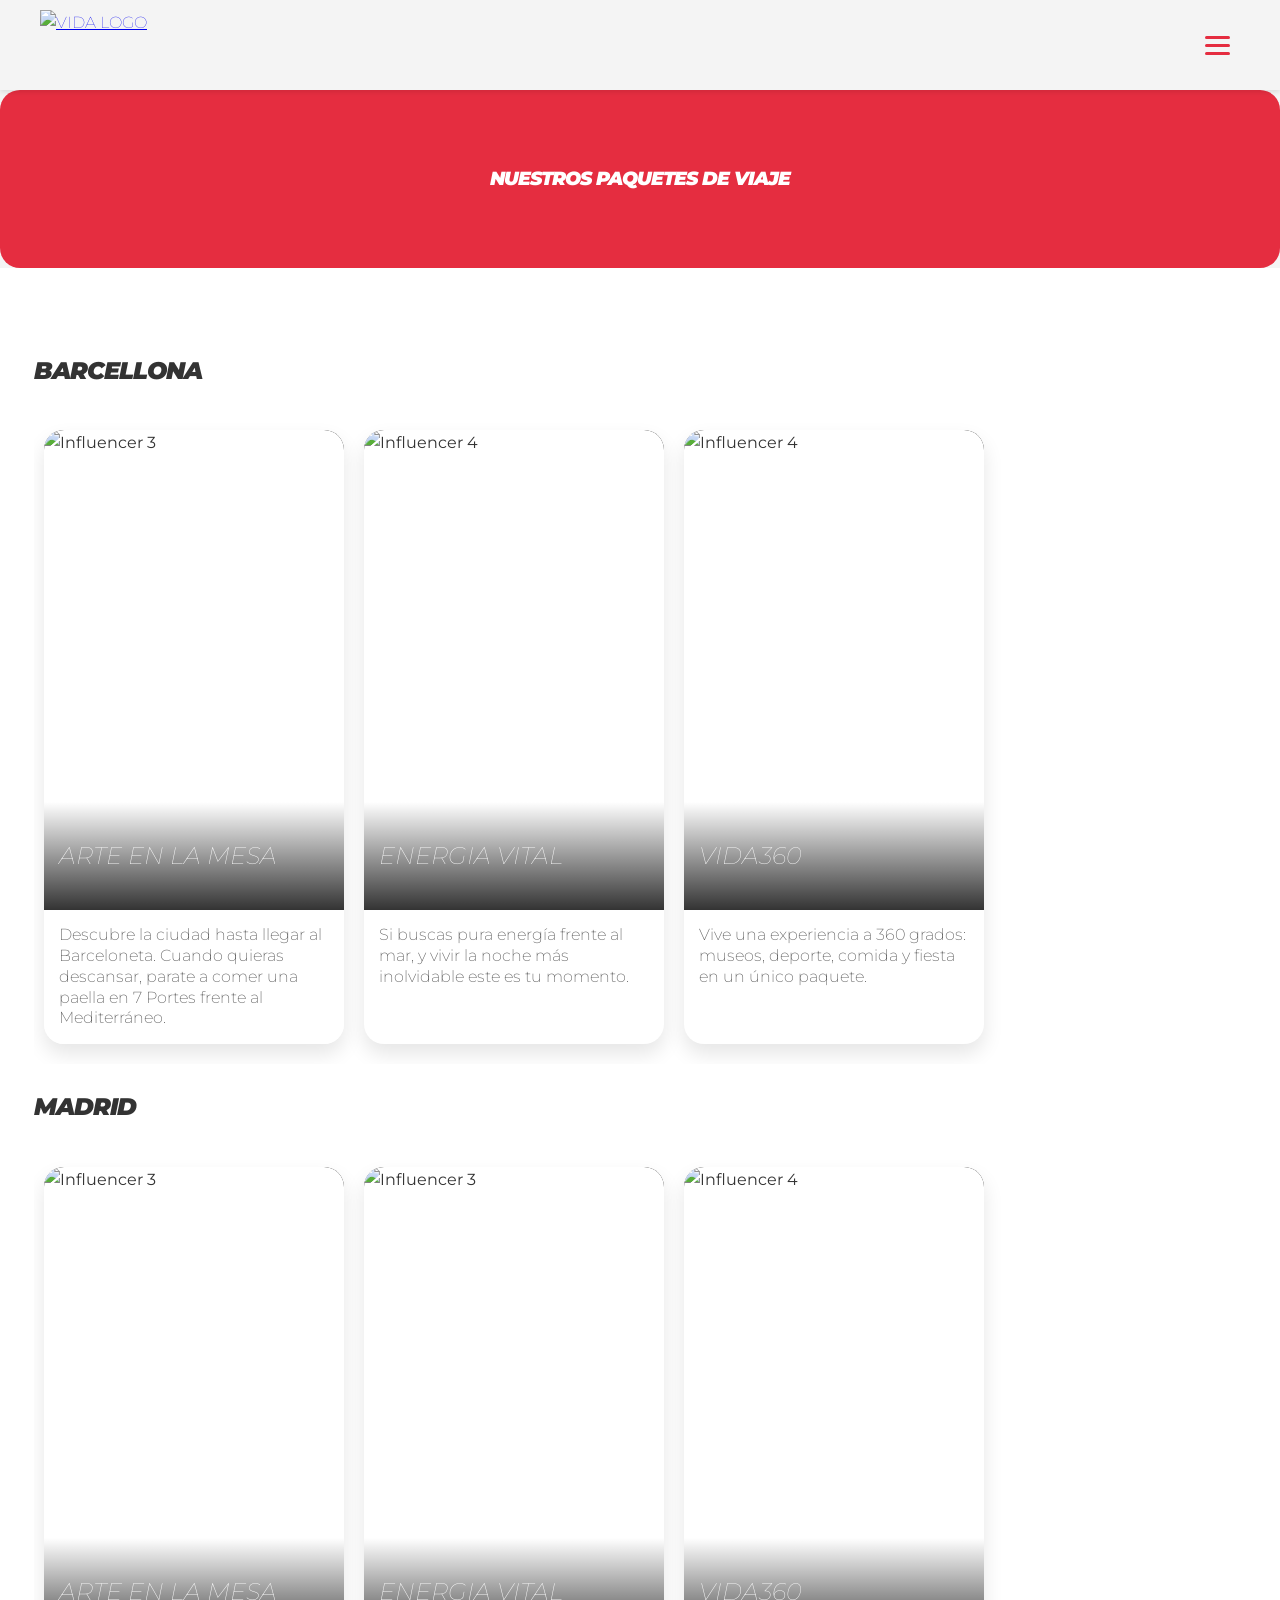
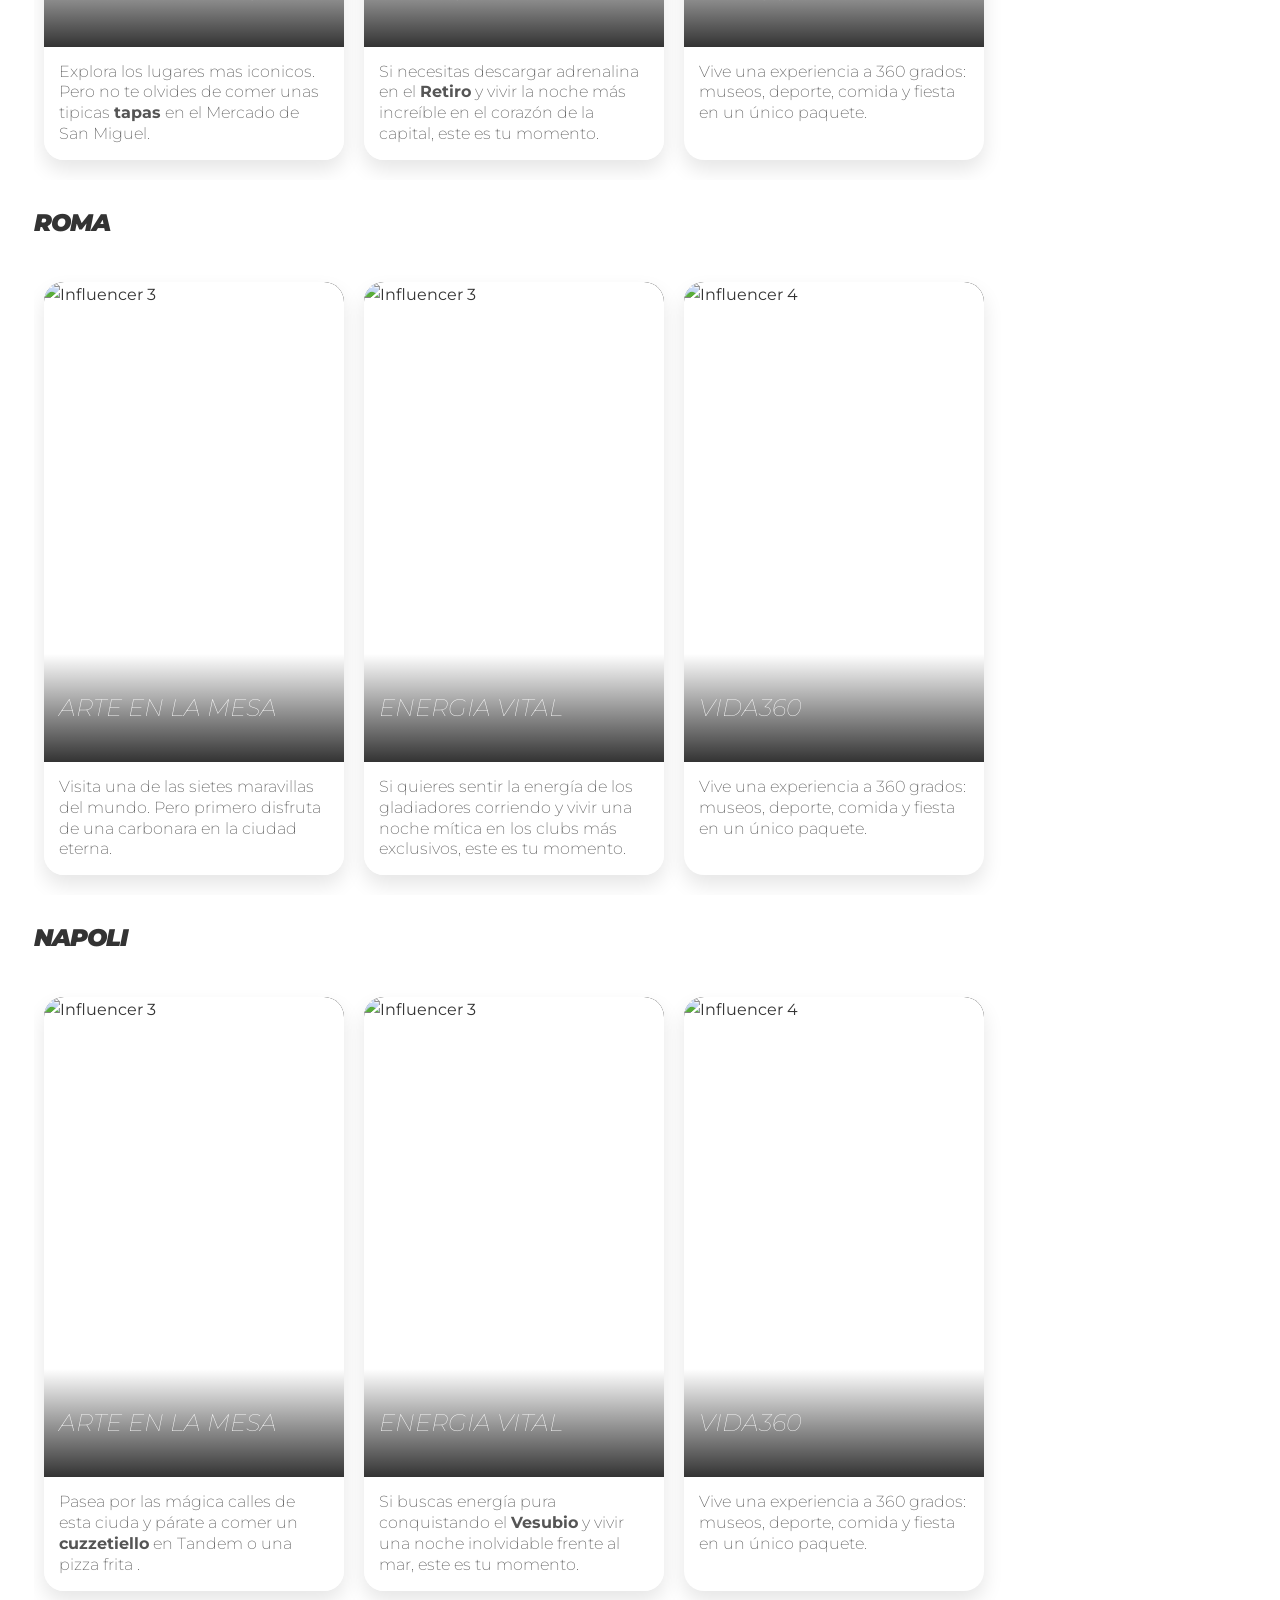
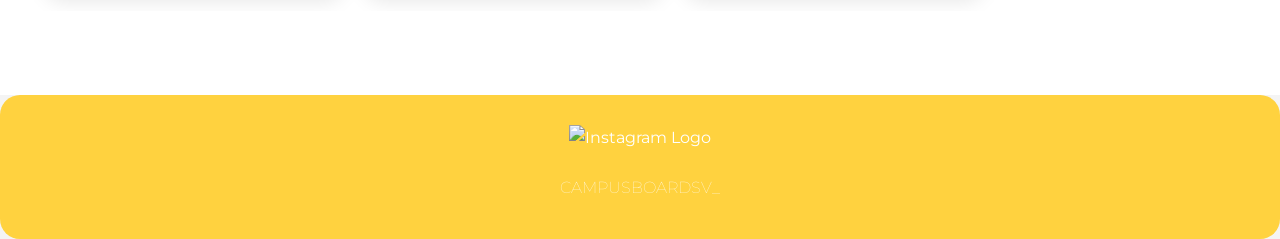
==== faq.html @ c5e49185 "Add files via upload" ====
<!DOCTYPE html>
<html lang="it">
<head>
    <meta charset="UTF-8">
    <meta name="viewport" content="width=device-width, initial-scale=1.0">
    <title>Campus Board Rush - Home</title>
    <link rel="stylesheet" href="style.css">
</head>
<body>
<div class="Page_header">
    <header class="HeaderComponent">
        <div class="headerComponent_container">
            <a href="index.html" class="logo-link">
                <img src="vida.jpeg" alt="VIDA Logo">
            </a>

            <button class="menu-toggle" aria-label="Abrir menú">
                <span class="bar"></span>
                <span class="bar"></span>
                <span class="bar"></span>
            </button>

            <nav class="menu">
                <ul>
                    <li><a href="game.html">INFLUENCER</a></li>
                    <li><a href="faq.html">PAQUETES VIAJES</a></li>
                </ul>
            </nav>
        </div>
    </header>
</div>
<main>


    <section id="expertos" class="extra-section">
        <div class="container">
            <h3>NUESTROS PAQUETES DE VIAJE</h3>
        </div>
    </section>

    <section class="influencer-sezione">

        <div class="container">
            <h2 id="barcelona">BARCELLONA</h2>
            <div class="influencer-grid">

                <div class="influencer-card">
                    <div class="carosello-container">
                        <div class="carosello-immagini">
                            <img src="romayordi4.jpg" alt="Influencer 3 Detail">
                            <img src="yordibarcmadri6.jpg" class="attiva" alt="Influencer 3">
                            <img src="esterbarce112.jpg" alt="Influencer 3 Detail">
                        </div>
                        <div class="influencer-overlay-text">
                        <h2><a class="stretched-link">ARTE EN LA MESA</a></h2>

                    </div>
                    </div>

                    <div class="influencer-info-bottom">
                        <p>Descubre la ciudad hasta llegar al Barceloneta. Cuando quieras descansar, parate a comer una paella en 7 Portes frente al Mediterráneo.</p></div>
                </div>


                <div class="influencer-card">
                    <div class="carosello-container">
                        <div class="carosello-immagini">
                            <img src="Barcelona%20Beach%20🐚🌊.jpg" class="attiva" alt="Influencer 4">
                            <img src="esterbarce33.jpg" alt="Influencer 4">
                            <img src="vero4.PNG" alt="Influencer 4 Detail">
                        </div>
                        <div class="influencer-overlay-text">
                            <h2><a class="stretched-link">ENERGIA VITAL</a></h2>

                        </div>
                    </div>
                    <div class="influencer-info-bottom">
                        <p>Si buscas pura energía frente al mar, y vivir la noche más inolvidable este es tu momento.</p></div>
                </div>

                <div class="influencer-card">
                    <div class="carosello-container">
                        <div class="carosello-immagini">
                            <img src="yordibarcmadri1.jpg" class="attiva" alt="Influencer 4">
                            <img src="IMG_5828.jpg" alt="Influencer 4">
                            <img src="esterbarce33.jpg" alt="Influencer 4">
                            <img src="DISCO1.jpg" alt="Influencer 4 Detail">
                        </div>
                        <div class="influencer-overlay-text">
                            <h2><a class="stretched-link">VIDA360</a></h2>

                        </div>

                    </div>
                    <div class="influencer-info-bottom">
                        <p>Vive una experiencia a 360 grados: museos, deporte, comida y fiesta en un único paquete. </p>
                    </div>
                </div>

            </div>
        </div>

        <div class="container">
            <h2 id="madrid">MADRID</h2>
            <div class="influencer-grid">

                <div class="influencer-card">
                    <div class="carosello-container">
                        <div class="carosello-immagini">
                            <img src="yordibarcmadri0.PNG" class="attiva" alt="Influencer 3">
                            <img src="estermadrid1.JPG" alt="Influencer 3 Detail">
                            <img src="estermadrid23.JPG" alt="Influencer 3 Detail">
                            <img src="yordibarcmadri2.jpg" alt="Influencer 3 Detail">
                        </div>
                        <div class="influencer-overlay-text">
                            <h2><a class="stretched-link">ARTE EN LA MESA</a></h2>

                        </div>
                    </div>
                    <div class="influencer-info-bottom">
                        <p>Explora los lugares mas iconicos. Pero no te olvides de comer unas tipicas <strong>tapas</strong> en el Mercado de San Miguel.</p></div>
                </div>


                <div class="influencer-card">
                    <div class="carosello-container">
                        <div class="carosello-immagini">
                            <img src="erimadri4.jpg" class="attiva" alt="Influencer 3">
                            <img src="erimadri.jpg" alt="Influencer 3 Detail">
                            <img src="DISCOFUL.jpg" alt="Influencer 3 Detail">

                        </div>
                        <div class="influencer-overlay-text">
                            <h2><a class="stretched-link">ENERGIA VITAL</a></h2>

                        </div>

                    </div>
                    <div class="influencer-info-bottom">

                        <p>Si necesitas descargar adrenalina en el <strong>Retiro</strong> y vivir la noche más increíble en el corazón de la capital, este es tu momento.</p></div>
                </div>

                <div class="influencer-card">
                    <div class="carosello-container">
                        <div class="carosello-immagini">
                            <img src="erimadri7.jpg" class="attiva" alt="Influencer 4">
                            <img src="IMG_5821.jpg" alt="Influencer 4">
                            <img src="yordibarcmadri9.jpg" alt="Influencer 4">
                            <img src="vero4.PNG" alt="Influencer 4 Detail">
                        </div>
                        <div class="influencer-overlay-text">
                            <h2><a class="stretched-link">VIDA360</a></h2>

                        </div>

                    </div>
                    <div class="influencer-info-bottom">
                        <p>Vive una experiencia a 360 grados: museos, deporte, comida y fiesta en un único paquete. </p></div>
                </div>

            </div>

        </div>



        <div class="container">
            <h2 id="roma">ROMA</h2>
            <div class="influencer-grid">

                <div class="influencer-card">
                    <div class="carosello-container">
                        <div class="carosello-immagini">
                            <img src="romayordi2.jpg" class="attiva" alt="Influencer 3">
                            <img src="IMG_1512.jpg" alt="Influencer 3 Detail">
                            <img src="IMG_1495.jpg" alt="Influencer 3 Detail">
                            <img src="romayordi8.jpg" alt="Influencer 3 Detail">
                        </div>
                        <div class="influencer-overlay-text">
                            <h2><a class="stretched-link">ARTE EN LA MESA</a></h2>
                        </div>
                    </div>
                    <div class="influencer-info-bottom">
                        <p>Visita una de las sietes maravillas del mundo. Pero primero disfruta de una carbonara en la ciudad eterna.</p>
                        </div>
                </div>


                <div class="influencer-card">
                    <div class="carosello-container">
                        <div class="carosello-immagini">
                            <img src="Roberto%20Perazzola%20on%20Instagram_%20“ROMA-Camminare%20lungo%20la%20Via%20Appia%20Antica%20e%20come%20immergersi%20nel%20passato”.jpg" class="attiva" alt="Influencer 3">
                            <img src="romaeri192.jpg" alt="Influencer 3 Detail">
                            <img src="DISCO2.jpg" alt="Influencer 3 Detail">
                        </div>
                        <div class="influencer-overlay-text">
                            <h2><a class="stretched-link">ENERGIA VITAL</a></h2>

                        </div>
                    </div>
                    <div class="influencer-info-bottom">
                        <p>Si quieres sentir la energía de los gladiadores corriendo y vivir una noche mítica en los clubs más exclusivos, este es tu momento. </p>
                         </div>
                </div>

                <div class="influencer-card">
                    <div class="carosello-container">
                        <div class="carosello-immagini">
                            <img src="IMG_1270.jpg" class="attiva" alt="Influencer 4">
                            <img src="romayordi7.jpg" alt="Influencer 4">
                            <img src="romaeri488.jpg" alt="Influencer 4">
                            <img src="Vía%20Appia%20Roma.jpg" alt="Influencer 4">
                            <img src="vero1.PNG" alt="Influencer 4 Detail">
                        </div><div class="influencer-overlay-text">
                        <h2><a class="stretched-link">VIDA360</a></h2>

                    </div>

                    </div>
                    <div class="influencer-info-bottom">
                        <p>Vive una experiencia a 360 grados: museos, deporte, comida y fiesta en un único paquete. </p>
                    </div>
                </div>

            </div>
        </div>



        <div class="container">
            <h2 id="napoli">NAPOLI</h2>
            <div class="influencer-grid">

                <div class="influencer-card">
                    <div class="carosello-container">
                        <div class="carosello-immagini">
                            <img src="napoliyordi33.JPG" class="attiva" alt="Influencer 3">
                            <img src="esternap8.JPG" alt="Influencer 3 Detail">
                            <img src="napoliyordi7.png" alt="Influencer 3 Detail">
                            <img src="esternap99.JPG" alt="Influencer 3 Detail">
                        </div>
                        <div class="influencer-overlay-text">
                            <h2><a class="stretched-link">ARTE EN LA MESA</a></h2>

                        </div>
                    </div>
                    <div class="influencer-info-bottom">
                        <p>Pasea por las mágica calles de esta ciuda y párate a comer un <strong>cuzzetiello</strong> en Tandem o una pizza frita .</p></div>
                </div>


                <div class="influencer-card">
                    <div class="carosello-container">
                        <div class="carosello-immagini">
                            <img src="naperi1.jpg" class="attiva" alt="Influencer 3">
                            <img src="esternap2.JPG" alt="Influencer 3 Detail">
                            <img src="DISCONA.jpg" alt="Influencer 3 Detail">
                        </div>
                        <div class="influencer-overlay-text">
                        <h2><a class="stretched-link">ENERGIA VITAL</a></h2>

                    </div>
                    </div>
                    <div class="influencer-info-bottom">
                        <p>Si buscas energía pura conquistando el <strong>Vesubio</strong> y vivir una noche inolvidable frente al mar, este es tu momento.</p></div>
                </div>

                <div class="influencer-card">
                    <div class="carosello-container">
                        <div class="carosello-immagini">
                            <img src="esternap9.JPG" class="attiva" alt="Influencer 4">
                            <img src="napoliyordi4.jpg" alt="Influencer 4">
                            <img src="naperi4.jpg" alt="Influencer 4">
                            <img src="DISCONA.jpg" alt="Influencer 4 Detail">
                        </div>
                        <div class="influencer-overlay-text">
                            <h2><a class="stretched-link">VIDA360</a></h2>

                        </div>

                    </div>
                    <div class="influencer-info-bottom">
                        <p>Vive una experiencia a 360 grados: museos, deporte, comida y fiesta en un único paquete. </p>
                    </div>
                </div>

            </div>
        </div>


</section>

</main>

<footer class="site-footer">
    <!-- Loghi Social -->
    <div class="social-section">
        <!-- Logo Instagram -->
        <div class="social-item">
            <img src="vida.jpeg" alt="Instagram Logo" class="social-logo">
            <p><a href="https://www.instagram.com/campusboardsv_?igsh=MTFjNDUwYXlyNGw3cA==" target="_blank">campusboardsv_</a></p>
        </div>


    </div>



</footer>
<script src="script.js"></script>
</body>
</html>
---- style.css ----
/* Importiamo Montserrat: pesi leggero (300) per eleganza, regolare (400) per lettura e nero (900) per energia */
@import url('https://fonts.googleapis.com/css2?family=Montserrat:ital,wght@0,300;0,400;0,900;1,900&display=swap');

/* --- STRUTTURA GENERALE DELLA PAGINA --- */
body {
    /* Montserrat è molto più arioso e "viaggio" rispetto al Bebas */
    font-family: 'Montserrat', sans-serif;
    margin: 0;
    padding: 0;
    background-color: #f4f4f4;
    line-height: 1.6;
    color: #333;
}

/* NUOVO WRAPPER: Imposta il margine e centra il contenuto su TUTTI gli schermi */
.page-wrapper {
    max-width: 1400px; /* Larghezza massima del sito */
    margin: 0 auto; /* Centra il wrapper nella pagina */
    padding: 20px; /* Margine interno che crea spazio dai lati del browser */
    background-color: #ffffff; /* Sfondo del contenuto del sito (all'interno del margine) */
    box-shadow: 0 0 15px rgba(0, 0, 0, 0.1); /* Leggera ombra per staccare dal body */
    min-height: 100vh;
}

/* Contenitore standard per le sezioni interne (NON il wrapper principale) */
.container {
    max-width: 1200px;
    margin: 24px;
    padding: 0 10px; /* Riduci il padding qui, è gestito dal page-wrapper */
}

h1, h2, h3 {
    /* Usiamo il peso massimo (900) e il corsivo (italic) per trasmettere velocità ed energia */
    font-family: 'Montserrat', sans-serif;
    font-weight: 900;
    font-style: italic;
    text-transform: uppercase;
    letter-spacing: -1px; /* Rende il titolo più compatto e moderno */
}

p {
    /* Usiamo il peso leggero (300) per dare un tocco di eleganza e pulizia */
    font-family: 'Montserrat', sans-serif;
    font-weight: 200;
    font-size: 1.1rem;
}

a, button, .play-button {
    /* Per i bottoni usiamo un peso deciso così da invitare all'azione */
    font-family: 'Montserrat', sans-serif;
    font-weight: 100;
    text-transform: uppercase;
    letter-spacing: 0;

}
/* --- HEADER E NAVIGAZIONE --- */
.Page_header {
    background-color: #f4f4f4;
    padding: 10px 0;
    box-shadow: 0 2px 5px rgba(0,0,0,0.1);
    position: relative; /* Necessario per posizionare il menu */
    z-index: 1000;
}





.headerComponent_container {
    display: flex;
    justify-content: space-between; /* Logo a sx, Toggle a dx */
    align-items: center;
    max-width: 1200px;
    margin: 0 auto;
    padding: 0 20px;
    flex-direction: row !important; /* Impedisce che vadano in colonna su smartphone */
}


.logo-link img {
    height: 70px;
    width: auto;
    object-fit: contain;
    display: block;
    margin: 0; /* Forza il logo a stare a sinistra */
}


/* Icona Hamburguesa (Tasto) */
.menu-toggle {
    display: flex;
    flex-direction: column;
    gap: 5px;
    background: none;
    border: none;
    cursor: pointer;
    padding: 10px;
    margin-left: auto; /* Spinge il tasto verso destra se il contenitore cambia */
}

.menu-toggle .bar {
    width: 25px;
    height: 3px;
    background-color:#E52D40;
    border-radius: 2px;
}

/* Menu Verticale (Tendina) */
.menu {
    position: absolute;
    top: 100%; /* Sotto l'header */
    right: 20px;
    background-color: #ffff;
    width: 240px;
    display: none; /* Si attiva con .active */
    flex-direction: column;
    box-shadow: 0 5px 15px rgba(0,0,0,0.1);
    border-radius: 8px;
    z-index: 9999;
}

.menu.active {
    display: flex !important;
}

.menu ul {
    list-style: none;
    padding: 15px;
    margin: 0;
    display: flex;
    flex-direction: column;
    gap: 10px;
}

.menu ul li a {
    text-decoration: none;
    color: #333;
    font-size: 1.2rem;
    display: block;
    text-align: right; /* Testo allineato a destra nel menu */
}

/* Rimuovi eventuali regole vecchie che forzano il logo al centro */
.header-title-center {
    display: none;
}
/* --- SEZIONI PRINCIPALI --- */

/* Hero Section - Video (Modificato per usare 100% dell'altezza del contenitore) */
.spazio-foto {
    width: 100%;
    /* Riduci l'altezza per evitare che sia tagliato sopra/sotto */
    height: 100vh;
    overflow: hidden;
    position: relative;
    padding: 0;
    background-color: #000; /* Sfondo nero per il video */
}

.spazio-foto .photo-container {
    width: 100%;
    height: 100%;
    display: flex;
    justify-content: center;
    align-items: center;
}

#video-element {
    /* Assicura che il video copra l'area e sia centrato */
    width: 100%;
    height: 100%;
    object-fit: cover;
    min-width: 100%;
    min-height: 100%;
}


/* Hero Section - Contenuto Testo */
.spazio-contenuto {
    width: 100%;
    text-align: center;
    background-color: #ffffff;


}

.spazio-contenuto .hero-content {
    max-width: 1100px;
    margin: 0 auto;
}

.spazio-contenuto h2 {
    font-size: 2.5rem;
    color: #333;
    margin-bottom: 20px;
}

.spazio-contenuto p {
    font-size: 1.2rem;
    color: #666;
    margin-bottom: 30px;
}

.spazio-contenuto .play-button {
    display: inline-block;
    padding: 15px 30px; /* Pulsante più grande */
    background-color: #5BB318;
    color: white;
    text-decoration: none;
    border-radius: 5px;
    font-size: 1.5rem; /* Testo pulsante più grande */
    transition: background 0.3s ease, transform 0.3s ease;
}

.spazio-contenuto .play-button:hover {
    background-color: orchid;
    transform: translateY(-2px);
}

/* Promozione Gioco (Immagine/Testo) */
.game-promotion {
    background-color: #f9f9f9; /* Sfondo leggermente grigio per stacco */
    padding: 50px 20px;
}

.promotion-container {
    display: flex;
    align-items: center;
    justify-content: center;
    gap: 40px; /* Aumento lo spazio tra gli elementi */
    max-width: 1000px;
    margin: 0 auto;
    flex-wrap: wrap; /* Assicura che gli elementi vadano a capo su mobile */
}

.text-content {
    flex: 1 1 40%; /* Base flessibile per il testo */
    text-align: left;
    min-width: 300px; /* Larghezza minima per evitare schiacciamento */
}

.image-content {
    flex: 1 1 40%; /* Base flessibile per l'immagine */
    display: flex;
    justify-content: center;
    align-items: center;
    min-width: 300px;
}


.image-content2 {
    /* Stile specifico per la pagina game.html */
    flex: 1 1 40%;
    display: flex;
    justify-content: center;
    align-items: center;
}


.image-content img, .image-content2 img {
    max-width: 100%;
    height: auto;
    border-radius: 10px;
    box-shadow: 0 4px 10px rgba(0,0,0,0.1);
}

/* Extra Section */
.extra-section {
    text-align: center;
    padding: 50px 20px;
    background-color: #E52D40; /* Colore di enfasi */
    color: white;
    border-radius: 20px;
}

.extra-section h3 {
    color: white;
    margin-bottom: 0;
}

/* Tre Sezioni/Colonne */
.three-sections {
    background-color: #ffffff;
    padding: 50px 20px;
    text-align: center;
}

.three-sections .row {
    display: flex;
    gap: 30px;
    justify-content: center;
    flex-wrap: wrap;
}

.three-sections .section {
    flex: 1 1 300px; /* Base flessibile per le colonne */
    padding: 25px;
    background-color: #f9f9f9;
    border-radius: 10px;
    box-shadow: 0 4px 8px rgba(0, 0, 0, 0.1);
    text-align: center;
    transition: transform 0.3s ease;
}

.three-sections .section:hover {
    transform: translateY(-5px);
}

.three-sections .section img {
    max-width: 100%;
    height: auto;
    border-radius: 10px;
}

/* --- FOOTER E SOCIAL --- */
.site-footer {
    background: #FFD23F; /* Colore di enfasi opposto */
    color: white;
    text-align: center;
    padding: 20px 0;
    border-radius: 20px;
}
.social-section {
    display: flex;
    justify-content: center;
    gap: 30px;
    margin-top: 10px;
}

.social-item {
    text-align: center;
}

.social-logo {
    width: 40px;
    height: 40px;
    margin-bottom: 5px;
    transition: transform 0.3s ease;
}
.social-logo:hover {
    transform: scale(1.1);
}
.social-item p a {
    color: white;
    text-decoration: none;
    font-size: 1rem;
}


/* --- FAQ / PIATTAFORME (Reindirizzati al flusso standard) --- */
.domande, .piattaforme {
    padding: 40px 20px;
    background-color: #f4f4f4;
    margin: 0; /* Rimuovi margini esterni inutili */
}
/* Il contenitore principale */
.domande-sezione {
    max-width: 1000px;
    margin: 40px auto;
    padding: 20px;
}


.domande-sezione h1 {
    text-align: center;
    margin-bottom: 40px;
    font-size: 3rem;
}
/* Modifica la riga 321 circa del tuo style.css */
.pack-item {
    display: flex;
    align-items: center; /* Centra verticalmente la foto rispetto al testo, indipendentemente dalla lunghezza del testo */
    justify-content: space-between;
    gap: 40px;
    margin-bottom: 60px;
    padding-bottom: 40px;
    border-bottom: 1px solid #eee;
}
/* Parte del testo (prende il 60% dello spazio) */
.pack-text {
    flex: 1;
}

.pack-text h2 {
    margin-top: 0;
    color: crimson; /* Un tocco di colore per il titolo del pack */
}

/* Parte dell'immagine (prende il 40% dello spazio) */
.pack-image {
    flex: 0 0 400px; /* Larghezza fissa per la foto su PC */
}

.pack-image img {
    width: 100%;
    height: 500px;
    object-fit: cover; /* Taglia la foto bene senza deformarla */
    border-radius: 15px;
    box-shadow: 0 5px 15px rgba(0,0,0,0.1);
}

/* --- MOBILE: Sul cellulare mettiamo la foto sopra il testo --- */
@media (max-width: 768px) {
    .pack-item {
        flex-direction: column-reverse; /* Foto sopra, testo sotto */
        text-align: center;
    }

    .pack-image {
        flex: 0 0 auto;
        width: 100%;
    }
}
/* --- SEZIONE CITTÀ --- */
.citta-sezione {
    padding: 60px 0;
    background-color: #ffffff;
}

/* Slider Orizzontale */
.citta-grid {
    display: flex;
    overflow-x: auto;
    gap: 44px;
    padding: 20px 10px;
    scroll-snap-type: x mandatory;
    -webkit-overflow-scrolling: touch;
}

/* Nascondi scrollbar */
.citta-grid::-webkit-scrollbar {
    display: none;
}

/* Card Città */
.citta-card {
    flex: 0 0 280px; /* Larghezza fissa delle card */
    scroll-snap-align: center;
    border-radius: 20px;
    overflow: hidden;
    position: relative;
    background: #000;
    aspect-ratio: 3/4;
    box-shadow: 0 10px 20px rgba(0,0,0,0.15);
}

/* Carosello Immagini */
.carosello-container {
    width: 100%;
    height: 100%;

    display: flex;
    align-items: initial;
    justify-content: initial;
}

.carosello-immagini img {
    position:absolute;
    width: 100%;
    height: 100%;
    object-fit: cover;
    background-color: #ffffff;
    opacity: 0;
    transition: opacity 0.4s ease-in-out;
}





.carosello-immagini img.attiva {
    opacity: 1;
}

/* Trova questa parte nel tuo CSS e modificala così */
.citta-overlay-text {
    position: absolute;
    bottom: 0;
    left: 0;
    width: 100%;
    padding: 25px 20px;
    background: linear-gradient(to top, rgba(0,0,0,0.9), transparent);
    color: white;
    z-index: 5;
    /* Rimuovi pointer-events: none se presente, o usa questo: */
    pointer-events: none;
}

/* IMPORTANTE: Riattiva i click solo sul bottone */
.citta-overlay-text h3,
.citta-overlay-text .play-button {
    pointer-events: auto;
    color: white;
}

.citta-card .play-button {
    position: relative;
    z-index: 10;
    cursor: pointer;
}
.prezzo-old {
    text-decoration: line-through;
    opacity: 0.7;
    font-size: 0.9rem;
    margin-right: 5px;
}

/* Responsive */
@media (max-width: 768px) {
    .citta-card {
        flex: 0 0 85%; /* Card più grandi su mobile */
    }
}
/* --- SECCIÓN INFLUENCERS (MISMO ESTILO QUE CIUDADES) --- */
.influencer-sezione {
    padding: 60px 0;
    background-color: #ffffff;
}

.influencer-grid {
    display: flex;
    overflow-x: auto;
    gap: 20px;
    padding: 20px 10px;
    scroll-snap-type: x mandatory;
    -webkit-overflow-scrolling: touch;
}

.influencer-grid::-webkit-scrollbar {
    display: none;
}

.influencer-card {
    flex: 0 0 300px;
    scroll-snap-align: center;
    border-radius: 20px;
    overflow: hidden;
    position: relative;
    background: #fff;
    box-shadow: 0 10px 20px rgba(0,0,0,0.1);
    transition: transform 0.7s ease;
}
/* 1. Rendiamo la card il punto di riferimento */
.influencer-card {
    position: relative; /* Importante per contenere lo stretched-link */
    transition: transform 0.3s ease, box-shadow 0.3s ease;
}

/* 2. Lo stretched-link si espande su tutta la card */
.stretched-link::after {
    position: absolute;
    top: 0;
    right: 0;
    bottom: 0;
    left: 0;
    z-index: 10; /* Sta sopra alle immagini e al testo */
    content: "";
}

/* 3. Estetica del link nel titolo */
.influencer-overlay-text h3 a {
    text-decoration: none;
    color: white; /* O il colore che preferisci */
}

/* 4. Effetto Hover su tutta la card */
.influencer-card:hover {
    transform: translateY(-10px);
    box-shadow: 0 15px 30px rgba(0,0,0,0.3);
    cursor: pointer;
}
.influencer-card:hover {
    transform: translateY(-5px);
}

/* Reutilizamos el contenedor de carrusel */
.influencer-card .carosello-container {
    width: 100%;
    height: 480px; /* Un poco más corto que las ciudades para dejar espacio al texto */
    position: relative;
    overflow: hidden;
    background: #000;
}

.influencer-overlay-text {
    position: absolute;
    bottom: 0;
    left: 0;
    width: 100%;
    padding: 15px;
    background: linear-gradient(to top, rgba(0,0,0,0.8), transparent);
    color: white;
    z-index: 2;
}

.influencer-overlay-text h3 {
    margin: 0;
    font-size: 1.5rem;
    color: #fff;
}

.influencer-info-bottom {
    padding: 15px;
    background: #fff;
}

.influencer-info-bottom p {
    margin: 0;
    font-size: 1rem;
    color: #555;
    line-height: 1.3;
}

/* Ajuste responsive para influencers */
@media (max-width: 768px) {
    .influencer-card {
        flex: 0 0 80%;
    }
}


/* --- RESPONSIVITÀ --- */
/* Tablet e Schermi Medi */
@media (max-width: 992px) {
    .page-wrapper {
        padding: 10px; /* Riduci il margine del wrapper */
    }
    .headerComponent_container {
        padding: 0 10px;
    }
    .menu ul {
        gap: 10px;
    }
    h2 {
        font-size: 2rem;
    }
}

/* Smartphone */
@media (max-width: 768px) {
    .Page_header {
        padding: 0.5rem 0;
    }
    .domande-sezione .pack-item {
        flex-direction:column !important; /* Forza il testo e la foto a stare vicini */
        align-items: initial;
        gap: 15px;
        padding: 10px;
    }
    .pack-text {
        flex: 1; /* Il testo prende lo spazio rimanente */
        text-align: left; /* Mantiene il testo a sinistra invece di centrarlo */
    }

    .pack-image {
        flex: 0 0 45%; /* La foto prende il 45% della larghezza del telefono */
        max-width: 200px; /* Limite massimo per non farla diventare troppo grande */
        height: auto;
    }

    .carosello-container {
        height: 250px; /* Altezza fissa ridotta per il mobile */
        background-color: #ffffff;
    }

    .headerComponent_container {
        flex-direction: column; /* Impila logo e menu */
        gap: 10px;
        padding: 0 5px;
    }
    .menu {
        width: 100%;
        justify-content: center; /* Centra il menu */
    }
    .menu ul {
        flex-wrap: wrap; /* Permette ai link di andare a capo */
        justify-content: center;
    }
    .spazio-foto {
        height: 30vh; /* Riduci l'altezza del video su mobile */
    }
    .promotion-container {
        flex-direction: column; /* Impila le sezioni di testo e immagine */
        gap: 20px;
    }
    .text-content {
        order: 2;
        text-align: center;
        padding-right: 0;
    }
    .image-content, .image-content2 {
        order: 1; /* Metti l'immagine sopra su mobile */
        min-width: unset;
    }
    .three-sections .row {
        flex-direction: column; /* Impila le colonne verticalmente */
    }



}
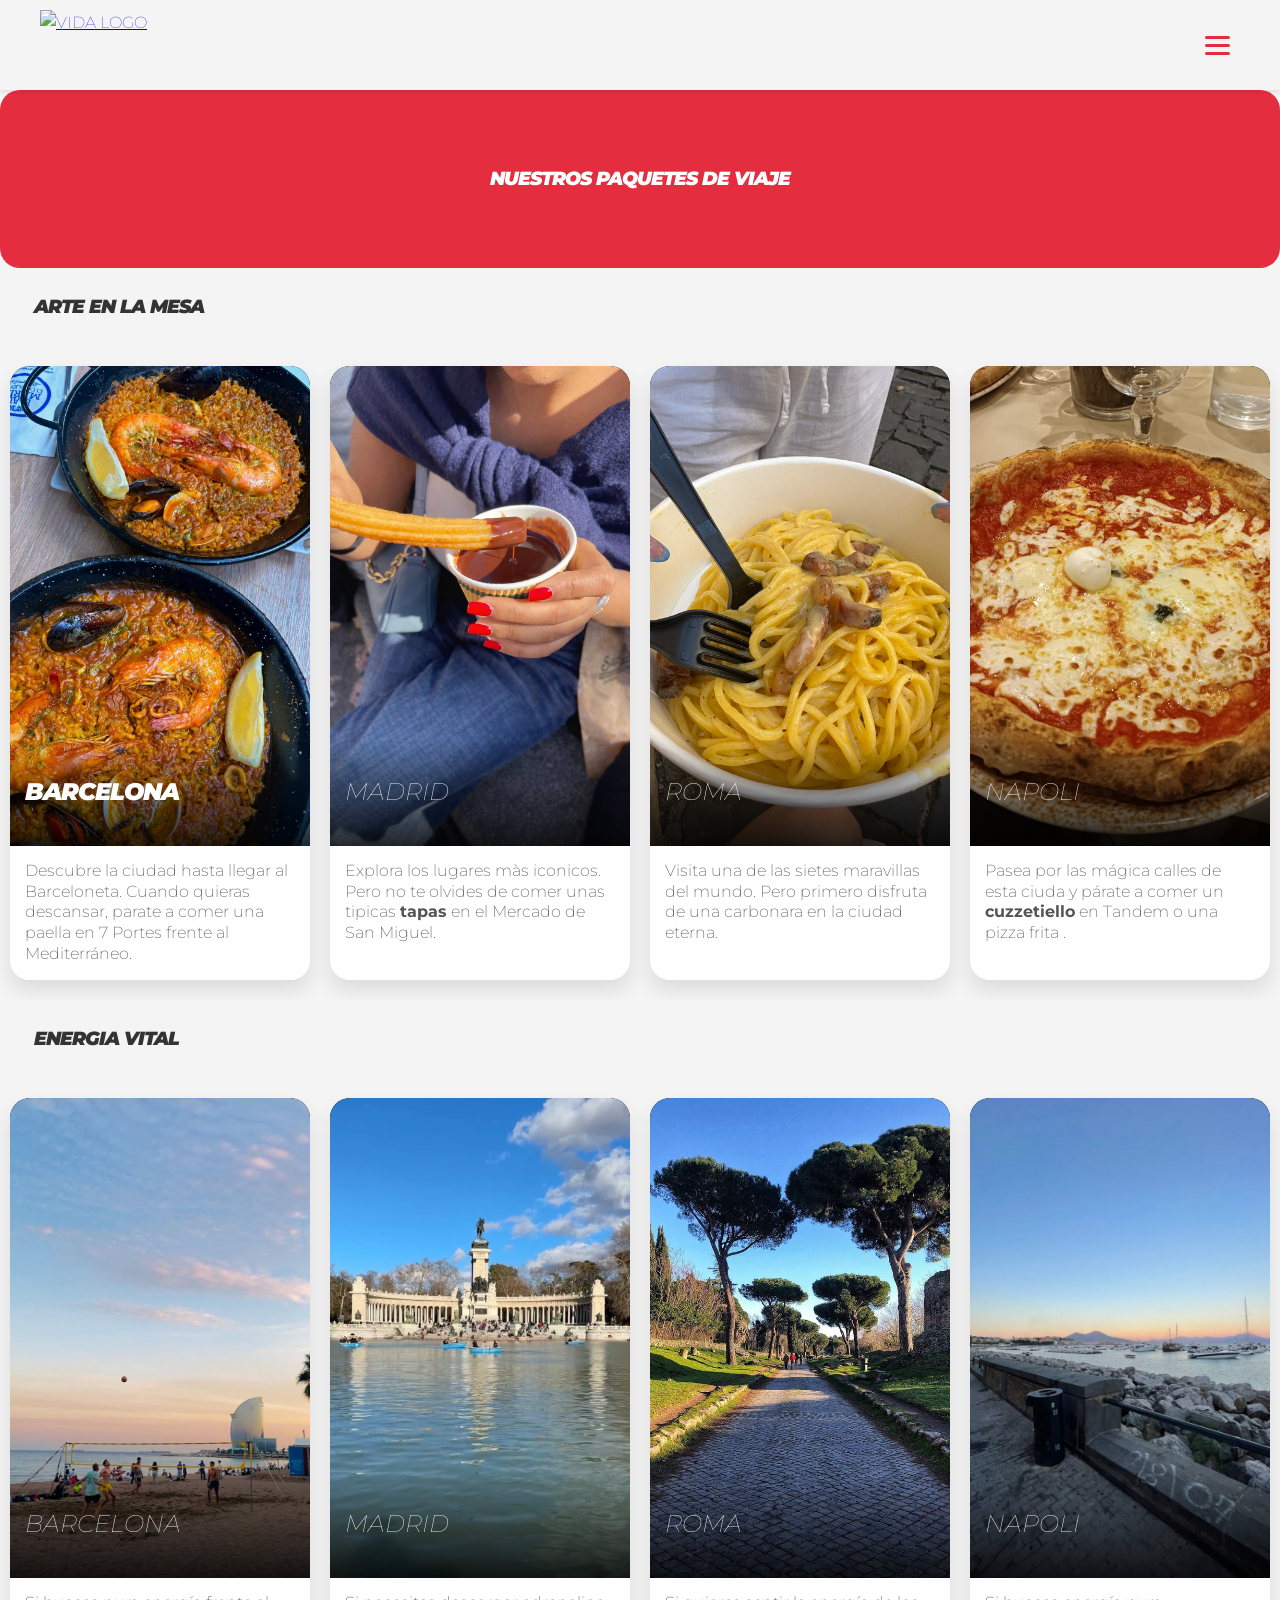
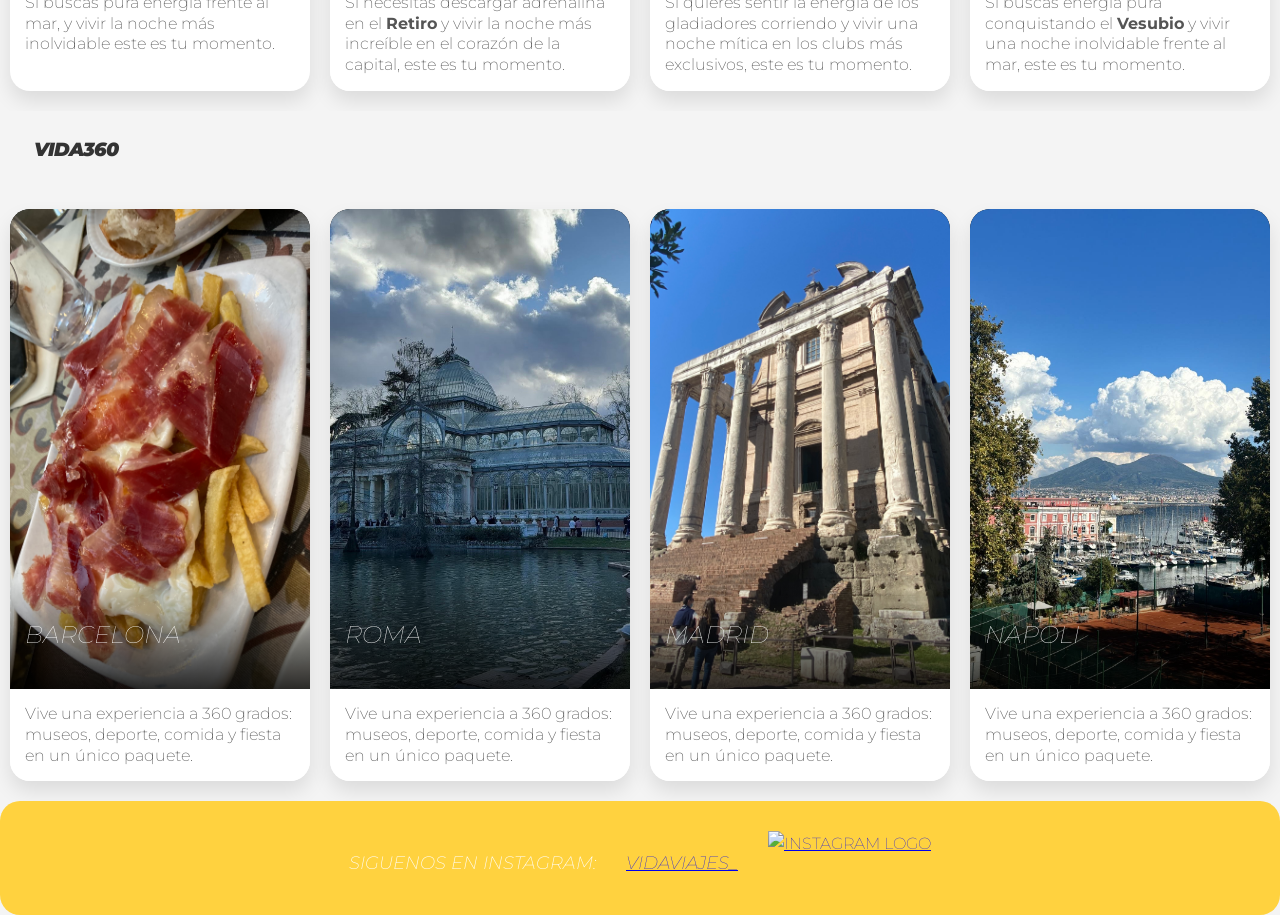
==== commit 604fa1d7: "Update faq.html" ====
--- a/faq.html
+++ b/faq.html
@@ -3,7 +3,7 @@
 <head>
     <meta charset="UTF-8">
     <meta name="viewport" content="width=device-width, initial-scale=1.0">
-    <title>Campus Board Rush - Home</title>
+    <title>VIDA - Agencia de Viajes</title>
     <link rel="stylesheet" href="style.css">
 </head>
 <body>
@@ -11,7 +11,7 @@
     <header class="HeaderComponent">
         <div class="headerComponent_container">
             <a href="index.html" class="logo-link">
-                <img src="vida.jpeg" alt="VIDA Logo">
+                <img src="vida_w.png" alt="VIDA Logo">
             </a>
 
             <button class="menu-toggle" aria-label="Abrir menú">
@@ -29,19 +29,20 @@
         </div>
     </header>
 </div>
-<main>
+
 
 
     <section id="expertos" class="extra-section">
         <div class="container">
-            <h3>NUESTROS PAQUETES DE VIAJE</h3>
+            <h3 id="barcelona">NUESTROS PAQUETES DE VIAJE</h3>
         </div>
     </section>
 
-    <section class="influencer-sezione">
-
-        <div class="container">
-            <h2 id="barcelona">BARCELLONA</h2>
+
+        <section class="extra-sectionm">
+            <div class="container">
+                <h3>ARTE EN LA MESA</h3>
+            </div>
             <div class="influencer-grid">
 
                 <div class="influencer-card">
@@ -52,7 +53,8 @@
                             <img src="esterbarce112.jpg" alt="Influencer 3 Detail">
                         </div>
                         <div class="influencer-overlay-text">
-                        <h2><a class="stretched-link">ARTE EN LA MESA</a></h2>
+                            <h2 >BARCELONA</h2>
+
 
                     </div>
                     </div>
@@ -60,7 +62,65 @@
                     <div class="influencer-info-bottom">
                         <p>Descubre la ciudad hasta llegar al Barceloneta. Cuando quieras descansar, parate a comer una paella en 7 Portes frente al Mediterráneo.</p></div>
                 </div>
-
+                <div class="influencer-card">
+                    <div class="carosello-container">
+                        <div class="carosello-immagini">
+                            <img src="yordibarcmadri0.PNG" class="attiva" alt="Influencer 3">
+                            <img src="estermadrid1.JPG" alt="Influencer 3 Detail">
+                            <img src="estermadrid23.JPG" alt="Influencer 3 Detail">
+                            <img src="yordibarcmadri2.jpg" alt="Influencer 3 Detail">
+                        </div>
+                        <div class="influencer-overlay-text">
+                            <h2><a class="stretched-link">MADRID</a></h2>
+
+                        </div>
+                    </div>
+                    <div class="influencer-info-bottom">
+                        <p>Explora los lugares màs iconicos. Pero no te olvides de comer unas tipicas <strong>tapas</strong> en el Mercado de San Miguel.</p></div>
+                </div>
+
+                <div class="influencer-card">
+                    <div class="carosello-container">
+                        <div class="carosello-immagini">
+                            <img src="romayordi2.jpg" class="attiva" alt="Influencer 3">
+                            <img src="IMG_1512.jpg" alt="Influencer 3 Detail">
+                            <img src="IMG_1495.jpg" alt="Influencer 3 Detail">
+                            <img src="romayordi8.jpg" alt="Influencer 3 Detail">
+                        </div>
+                        <div class="influencer-overlay-text">
+                            <h2><a class="stretched-link">ROMA</a></h2>
+                        </div>
+                    </div>
+                    <div class="influencer-info-bottom">
+                        <p>Visita una de las sietes maravillas del mundo. Pero primero disfruta de una carbonara en la ciudad eterna.</p>
+                    </div>
+                </div>
+
+                <div class="influencer-card">
+                    <div class="carosello-container">
+                        <div class="carosello-immagini">
+                            <img src="napoliyordi33.JPG" class="attiva" alt="Influencer 3">
+                            <img src="esternap8.JPG" alt="Influencer 3 Detail">
+                            <img src="napoliyordi7.png" alt="Influencer 3 Detail">
+                            <img src="esternap99.JPG" alt="Influencer 3 Detail">
+                        </div>
+                        <div class="influencer-overlay-text">
+                            <h2><a class="stretched-link">NAPOLI</a></h2>
+
+                        </div>
+                    </div>
+                    <div class="influencer-info-bottom">
+                        <p>Pasea por las mágica calles de esta ciuda y párate a comer un <strong>cuzzetiello</strong> en Tandem o una pizza frita .</p></div>
+                </div>
+            </div>
+        </section>
+
+    <section class="extra-sectionm">
+        <section class="extra-sectionm">
+            <div class="container">
+                <h3>ENERGIA VITAL</h3>
+            </div>
+            <div class="influencer-grid">
 
                 <div class="influencer-card">
                     <div class="carosello-container">
@@ -70,13 +130,76 @@
                             <img src="vero4.PNG" alt="Influencer 4 Detail">
                         </div>
                         <div class="influencer-overlay-text">
-                            <h2><a class="stretched-link">ENERGIA VITAL</a></h2>
+                            <h2><a class="stretched-link">BARCELONA</a></h2>
 
                         </div>
                     </div>
                     <div class="influencer-info-bottom">
                         <p>Si buscas pura energía frente al mar, y vivir la noche más inolvidable este es tu momento.</p></div>
                 </div>
+
+                <div class="influencer-card">
+                    <div class="carosello-container">
+                        <div class="carosello-immagini">
+                            <img src="erimadri4.jpg" class="attiva" alt="Influencer 3">
+                            <img src="erimadri.jpg" alt="Influencer 3 Detail">
+                            <img src="DISCOFUL.jpg" alt="Influencer 3 Detail">
+
+                        </div>
+                        <div class="influencer-overlay-text">
+                            <h2><a class="stretched-link">MADRID</a></h2>
+
+                        </div>
+
+                    </div>
+                    <div class="influencer-info-bottom">
+
+                        <p>Si necesitas descargar adrenalina en el <strong>Retiro</strong> y vivir la noche más increíble en el corazón de la capital, este es tu momento.</p></div>
+                </div>
+
+
+                <div class="influencer-card">
+                    <div class="carosello-container">
+                        <div class="carosello-immagini">
+                            <img src="Roberto%20Perazzola%20on%20Instagram_%20“ROMA-Camminare%20lungo%20la%20Via%20Appia%20Antica%20e%20come%20immergersi%20nel%20passato”.jpg" class="attiva" alt="Influencer 3">
+                            <img src="romaeri192.jpg" alt="Influencer 3 Detail">
+                            <img src="DISCO2.jpg" alt="Influencer 3 Detail">
+                        </div>
+                        <div class="influencer-overlay-text">
+                            <h2><a class="stretched-link">ROMA</a></h2>
+
+                        </div>
+                    </div>
+                    <div class="influencer-info-bottom">
+                        <p>Si quieres sentir la energía de los gladiadores corriendo y vivir una noche mítica en los clubs más exclusivos, este es tu momento. </p>
+                    </div>
+                </div>
+
+                <div class="influencer-card">
+                    <div class="carosello-container">
+                        <div class="carosello-immagini">
+                            <img src="naperi1.jpg" class="attiva" alt="Influencer 3">
+                            <img src="esternap2.JPG" alt="Influencer 3 Detail">
+                            <img src="DISCONA.jpg" alt="Influencer 3 Detail">
+                        </div>
+                        <div class="influencer-overlay-text">
+                            <h2><a class="stretched-link">NAPOLI</a></h2>
+
+                        </div>
+                    </div>
+                    <div class="influencer-info-bottom">
+                        <p>Si buscas energía pura conquistando el <strong>Vesubio</strong> y vivir una noche inolvidable frente al mar, este es tu momento.</p></div>
+                </div>
+
+        </div>
+    </section>
+        <section class="extra-sectionm">
+
+            <section class="extra-sectionm">
+                <div class="container">
+                    <h3>VIDA360</h3>
+                </div>
+            <div class="influencer-grid">
 
                 <div class="influencer-card">
                     <div class="carosello-container">
@@ -87,7 +210,7 @@
                             <img src="DISCO1.jpg" alt="Influencer 4 Detail">
                         </div>
                         <div class="influencer-overlay-text">
-                            <h2><a class="stretched-link">VIDA360</a></h2>
+                            <h2><a class="stretched-link">BARCELONA</a></h2>
 
                         </div>
 
@@ -96,51 +219,6 @@
                         <p>Vive una experiencia a 360 grados: museos, deporte, comida y fiesta en un único paquete. </p>
                     </div>
                 </div>
-
-            </div>
-        </div>
-
-        <div class="container">
-            <h2 id="madrid">MADRID</h2>
-            <div class="influencer-grid">
-
-                <div class="influencer-card">
-                    <div class="carosello-container">
-                        <div class="carosello-immagini">
-                            <img src="yordibarcmadri0.PNG" class="attiva" alt="Influencer 3">
-                            <img src="estermadrid1.JPG" alt="Influencer 3 Detail">
-                            <img src="estermadrid23.JPG" alt="Influencer 3 Detail">
-                            <img src="yordibarcmadri2.jpg" alt="Influencer 3 Detail">
-                        </div>
-                        <div class="influencer-overlay-text">
-                            <h2><a class="stretched-link">ARTE EN LA MESA</a></h2>
-
-                        </div>
-                    </div>
-                    <div class="influencer-info-bottom">
-                        <p>Explora los lugares mas iconicos. Pero no te olvides de comer unas tipicas <strong>tapas</strong> en el Mercado de San Miguel.</p></div>
-                </div>
-
-
-                <div class="influencer-card">
-                    <div class="carosello-container">
-                        <div class="carosello-immagini">
-                            <img src="erimadri4.jpg" class="attiva" alt="Influencer 3">
-                            <img src="erimadri.jpg" alt="Influencer 3 Detail">
-                            <img src="DISCOFUL.jpg" alt="Influencer 3 Detail">
-
-                        </div>
-                        <div class="influencer-overlay-text">
-                            <h2><a class="stretched-link">ENERGIA VITAL</a></h2>
-
-                        </div>
-
-                    </div>
-                    <div class="influencer-info-bottom">
-
-                        <p>Si necesitas descargar adrenalina en el <strong>Retiro</strong> y vivir la noche más increíble en el corazón de la capital, este es tu momento.</p></div>
-                </div>
-
                 <div class="influencer-card">
                     <div class="carosello-container">
                         <div class="carosello-immagini">
@@ -150,7 +228,7 @@
                             <img src="vero4.PNG" alt="Influencer 4 Detail">
                         </div>
                         <div class="influencer-overlay-text">
-                            <h2><a class="stretched-link">VIDA360</a></h2>
+                            <h2><a class="stretched-link">ROMA</a></h2>
 
                         </div>
 
@@ -159,50 +237,7 @@
                         <p>Vive una experiencia a 360 grados: museos, deporte, comida y fiesta en un único paquete. </p></div>
                 </div>
 
-            </div>
-
-        </div>
-
-
-
-        <div class="container">
-            <h2 id="roma">ROMA</h2>
-            <div class="influencer-grid">
-
-                <div class="influencer-card">
-                    <div class="carosello-container">
-                        <div class="carosello-immagini">
-                            <img src="romayordi2.jpg" class="attiva" alt="Influencer 3">
-                            <img src="IMG_1512.jpg" alt="Influencer 3 Detail">
-                            <img src="IMG_1495.jpg" alt="Influencer 3 Detail">
-                            <img src="romayordi8.jpg" alt="Influencer 3 Detail">
-                        </div>
-                        <div class="influencer-overlay-text">
-                            <h2><a class="stretched-link">ARTE EN LA MESA</a></h2>
-                        </div>
-                    </div>
-                    <div class="influencer-info-bottom">
-                        <p>Visita una de las sietes maravillas del mundo. Pero primero disfruta de una carbonara en la ciudad eterna.</p>
-                        </div>
-                </div>
-
-
-                <div class="influencer-card">
-                    <div class="carosello-container">
-                        <div class="carosello-immagini">
-                            <img src="Roberto%20Perazzola%20on%20Instagram_%20“ROMA-Camminare%20lungo%20la%20Via%20Appia%20Antica%20e%20come%20immergersi%20nel%20passato”.jpg" class="attiva" alt="Influencer 3">
-                            <img src="romaeri192.jpg" alt="Influencer 3 Detail">
-                            <img src="DISCO2.jpg" alt="Influencer 3 Detail">
-                        </div>
-                        <div class="influencer-overlay-text">
-                            <h2><a class="stretched-link">ENERGIA VITAL</a></h2>
-
-                        </div>
-                    </div>
-                    <div class="influencer-info-bottom">
-                        <p>Si quieres sentir la energía de los gladiadores corriendo y vivir una noche mítica en los clubs más exclusivos, este es tu momento. </p>
-                         </div>
-                </div>
+
 
                 <div class="influencer-card">
                     <div class="carosello-container">
@@ -213,7 +248,7 @@
                             <img src="Vía%20Appia%20Roma.jpg" alt="Influencer 4">
                             <img src="vero1.PNG" alt="Influencer 4 Detail">
                         </div><div class="influencer-overlay-text">
-                        <h2><a class="stretched-link">VIDA360</a></h2>
+                        <h2><a class="stretched-link">MADRID</a></h2>
 
                     </div>
 
@@ -222,50 +257,6 @@
                         <p>Vive una experiencia a 360 grados: museos, deporte, comida y fiesta en un único paquete. </p>
                     </div>
                 </div>
-
-            </div>
-        </div>
-
-
-
-        <div class="container">
-            <h2 id="napoli">NAPOLI</h2>
-            <div class="influencer-grid">
-
-                <div class="influencer-card">
-                    <div class="carosello-container">
-                        <div class="carosello-immagini">
-                            <img src="napoliyordi33.JPG" class="attiva" alt="Influencer 3">
-                            <img src="esternap8.JPG" alt="Influencer 3 Detail">
-                            <img src="napoliyordi7.png" alt="Influencer 3 Detail">
-                            <img src="esternap99.JPG" alt="Influencer 3 Detail">
-                        </div>
-                        <div class="influencer-overlay-text">
-                            <h2><a class="stretched-link">ARTE EN LA MESA</a></h2>
-
-                        </div>
-                    </div>
-                    <div class="influencer-info-bottom">
-                        <p>Pasea por las mágica calles de esta ciuda y párate a comer un <strong>cuzzetiello</strong> en Tandem o una pizza frita .</p></div>
-                </div>
-
-
-                <div class="influencer-card">
-                    <div class="carosello-container">
-                        <div class="carosello-immagini">
-                            <img src="naperi1.jpg" class="attiva" alt="Influencer 3">
-                            <img src="esternap2.JPG" alt="Influencer 3 Detail">
-                            <img src="DISCONA.jpg" alt="Influencer 3 Detail">
-                        </div>
-                        <div class="influencer-overlay-text">
-                        <h2><a class="stretched-link">ENERGIA VITAL</a></h2>
-
-                    </div>
-                    </div>
-                    <div class="influencer-info-bottom">
-                        <p>Si buscas energía pura conquistando el <strong>Vesubio</strong> y vivir una noche inolvidable frente al mar, este es tu momento.</p></div>
-                </div>
-
                 <div class="influencer-card">
                     <div class="carosello-container">
                         <div class="carosello-immagini">
@@ -275,7 +266,7 @@
                             <img src="DISCONA.jpg" alt="Influencer 4 Detail">
                         </div>
                         <div class="influencer-overlay-text">
-                            <h2><a class="stretched-link">VIDA360</a></h2>
+                            <h2><a class="stretched-link">NAPOLI</a></h2>
 
                         </div>
 
@@ -285,27 +276,27 @@
                     </div>
                 </div>
 
-            </div>
         </div>
 
 
-</section>
-
-</main>
+
+
+
+        </section>
+
+        </section>
+    </section>
 
 <footer class="site-footer">
     <!-- Loghi Social -->
     <div class="social-section">
-        <!-- Logo Instagram -->
-        <div class="social-item">
-            <img src="vida.jpeg" alt="Instagram Logo" class="social-logo">
-            <p><a href="https://www.instagram.com/campusboardsv_?igsh=MTFjNDUwYXlyNGw3cA==" target="_blank">campusboardsv_</a></p>
-        </div>
-
+        <p> <em>SIGUENOS EN INSTAGRAM:</em></p>
+        <p><a href="https://www.instagram.com/vidaviajes_?igsh=MWNnczRkd2F2cWo3bA==" target="_blank"> <em>vidaviajes_ </em></a></p>
+        <a href="https://www.instagram.com/vidaviajes_?igsh=MWNnczRkd2F2cWo3bA==" target="_blank">
+            <img src="vida_w.png" alt="Instagram Logo" class="social-logo">
+        </a>
 
     </div>
-
-
 
 </footer>
 <script src="script.js"></script>
